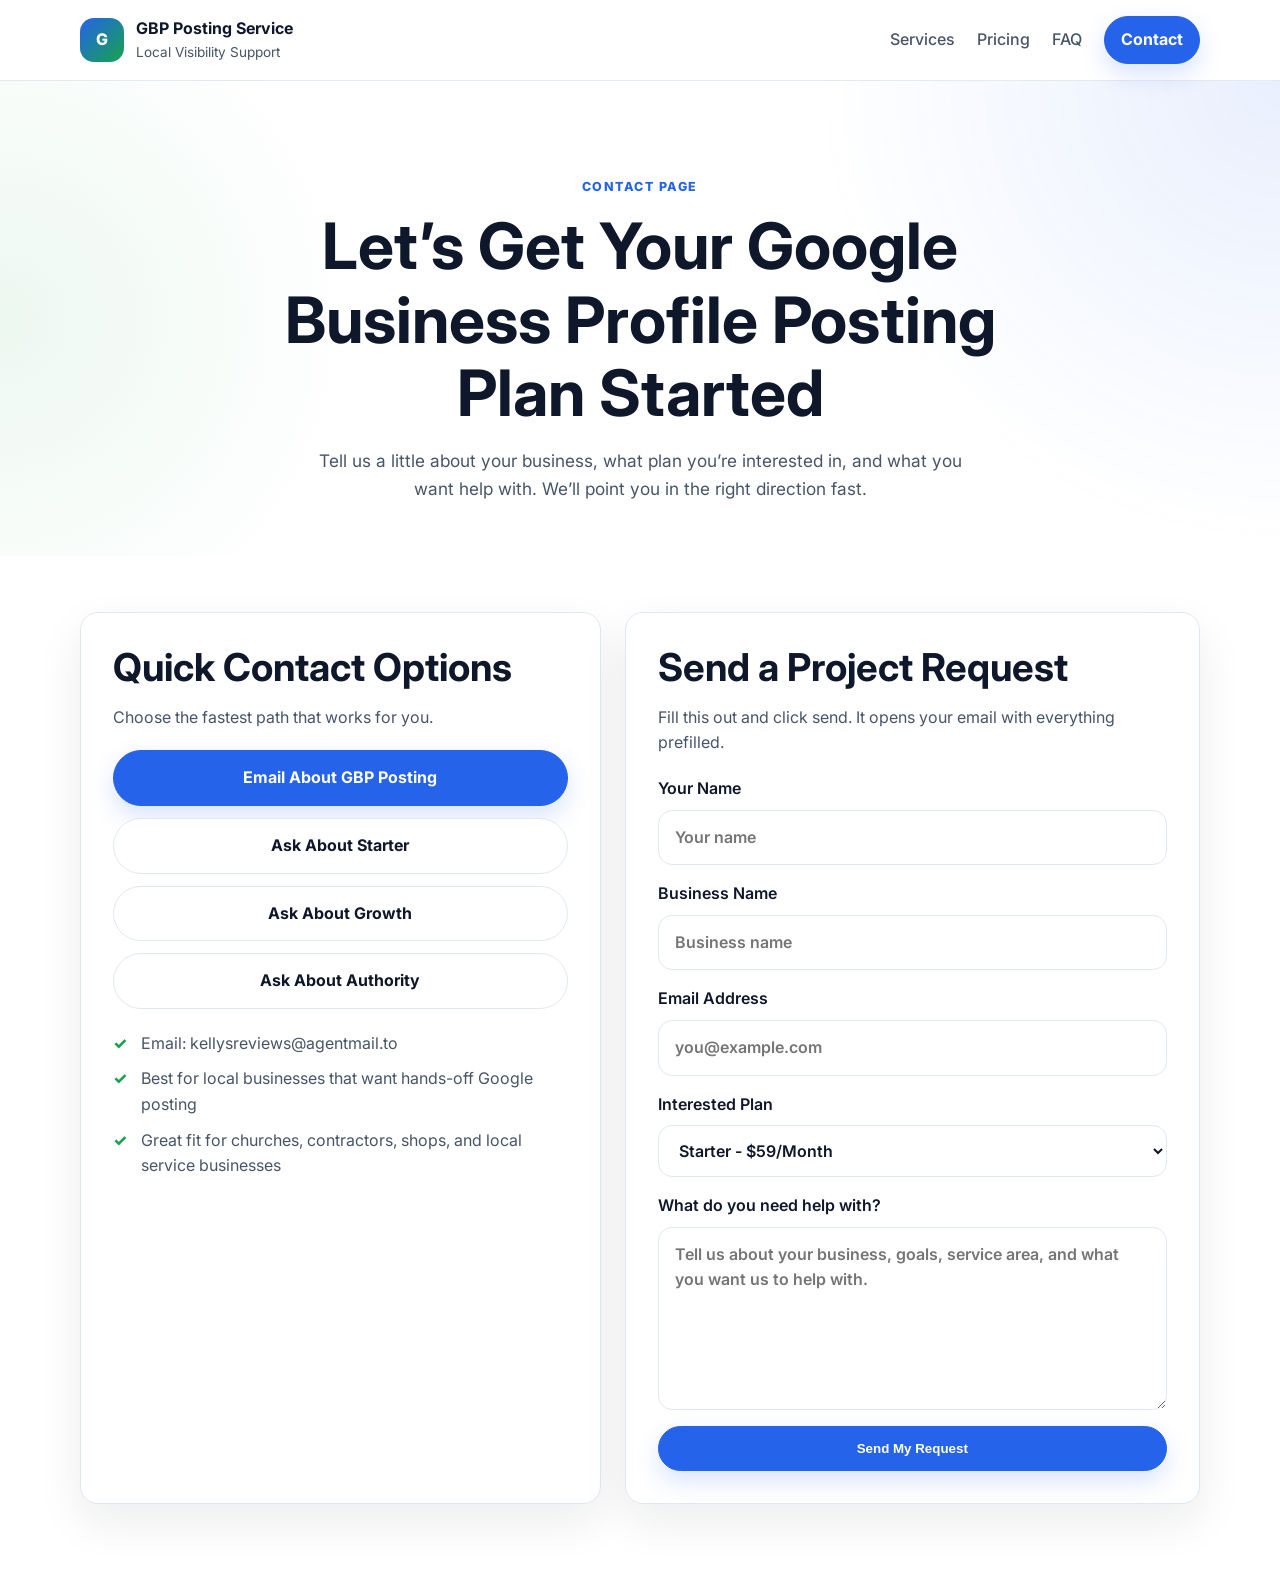
==== contact.html @ 86922154 "Add contact page and route CTAs to it" ====
<!DOCTYPE html>
<html lang="en">
<head>
  <meta charset="UTF-8" />
  <meta name="viewport" content="width=device-width, initial-scale=1.0" />
  <title>Contact | Google Business Profile Posting Service</title>
  <meta name="description" content="Contact us to get started with Google Business Profile posting services for your local business." />
  <link rel="preconnect" href="https://fonts.googleapis.com">
  <link rel="preconnect" href="https://fonts.gstatic.com" crossorigin>
  <link href="https://fonts.googleapis.com/css2?family=Inter:wght@400;500;600;700;800&display=swap" rel="stylesheet">
  <link rel="stylesheet" href="styles.css" />
</head>
<body>
  <header class="site-header">
    <div class="container nav">
      <div class="brand">
        <div class="brand-mark">G</div>
        <div>
          <strong>GBP Posting Service</strong>
          <span>Local Visibility Support</span>
        </div>
      </div>
      <nav>
        <a href="index.html#services">Services</a>
        <a href="index.html#pricing">Pricing</a>
        <a href="index.html#faq">FAQ</a>
        <a href="contact.html" class="btn btn-small">Contact</a>
      </nav>
    </div>
  </header>

  <main>
    <section class="hero contact-hero">
      <div class="container narrow center">
        <p class="eyebrow">CONTACT PAGE</p>
        <h1 class="contact-title">Let’s Get Your Google Business Profile Posting Plan Started</h1>
        <p class="lead contact-lead">Tell us a little about your business, what plan you’re interested in, and what you want help with. We’ll point you in the right direction fast.</p>
      </div>
    </section>

    <section class="section">
      <div class="container contact-grid">
        <div class="card contact-card">
          <h2>Quick Contact Options</h2>
          <p>Choose the fastest path that works for you.</p>
          <div class="contact-actions">
            <a class="btn btn-block" href="mailto:kellysreviews@agentmail.to?subject=Google%20Business%20Profile%20Posting%20Service">Email About GBP Posting</a>
            <a class="btn btn-secondary btn-block" href="mailto:kellysreviews@agentmail.to?subject=Starter%20GBP%20Plan%20Inquiry">Ask About Starter</a>
            <a class="btn btn-secondary btn-block" href="mailto:kellysreviews@agentmail.to?subject=Growth%20GBP%20Plan%20Inquiry">Ask About Growth</a>
            <a class="btn btn-secondary btn-block" href="mailto:kellysreviews@agentmail.to?subject=Authority%20GBP%20Plan%20Inquiry">Ask About Authority</a>
          </div>
          <ul class="check-list compact contact-list">
            <li>Email: kellysreviews@agentmail.to</li>
            <li>Best for local businesses that want hands-off Google posting</li>
            <li>Great fit for churches, contractors, shops, and local service businesses</li>
          </ul>
        </div>

        <div class="card contact-card">
          <h2>Send a Project Request</h2>
          <p>Fill this out and click send. It opens your email with everything prefilled.</p>
          <form id="contactForm" class="contact-form">
            <label>
              Your Name
              <input type="text" id="name" placeholder="Your name" required>
            </label>
            <label>
              Business Name
              <input type="text" id="business" placeholder="Business name" required>
            </label>
            <label>
              Email Address
              <input type="email" id="email" placeholder="you@example.com" required>
            </label>
            <label>
              Interested Plan
              <select id="plan">
                <option>Starter - $59/Month</option>
                <option>Growth - $99/Month</option>
                <option>Authority - $139/Month</option>
                <option>Custom Plan</option>
              </select>
            </label>
            <label>
              What do you need help with?
              <textarea id="message" rows="6" placeholder="Tell us about your business, goals, service area, and what you want us to help with."></textarea>
            </label>
            <button type="submit" class="btn btn-block">Send My Request</button>
          </form>
        </div>
      </div>
    </section>
  </main>

  <script>
    document.getElementById('contactForm').addEventListener('submit', function (e) {
      e.preventDefault();
      const name = document.getElementById('name').value.trim();
      const business = document.getElementById('business').value.trim();
      const email = document.getElementById('email').value.trim();
      const plan = document.getElementById('plan').value;
      const message = document.getElementById('message').value.trim();
      const subject = encodeURIComponent('GBP Posting Service Request - ' + business);
      const body = encodeURIComponent(
        'Name: ' + name + '\n' +
        'Business: ' + business + '\n' +
        'Email: ' + email + '\n' +
        'Interested Plan: ' + plan + '\n\n' +
        'Project Details:\n' + message
      );
      window.location.href = 'mailto:kellysreviews@agentmail.to?subject=' + subject + '&body=' + body;
    });
  </script>
</body>
</html>
---- styles.css ----
:root {
  --bg: #ffffff;
  --text: #0f172a;
  --muted: #475569;
  --line: #e2e8f0;
  --soft: #f8fafc;
  --primary: #2563eb;
  --primary-dark: #1d4ed8;
  --accent: #16a34a;
  --dark: #0f172a;
  --radius: 18px;
  --shadow: 0 18px 45px rgba(15, 23, 42, 0.08);
}
* { box-sizing: border-box; }
html { scroll-behavior: smooth; }
body {
  margin: 0;
  font-family: 'Inter', system-ui, sans-serif;
  color: var(--text);
  background: var(--bg);
  line-height: 1.6;
}
a { color: inherit; text-decoration: none; }
.container { width: min(1120px, calc(100% - 32px)); margin: 0 auto; }
.narrow { width: min(760px, calc(100% - 32px)); }
.center { text-align: center; }
.site-header {
  position: sticky;
  top: 0;
  z-index: 10;
  background: rgba(255,255,255,0.92);
  backdrop-filter: blur(10px);
  border-bottom: 1px solid rgba(226,232,240,0.9);
}
.nav {
  display: flex;
  align-items: center;
  justify-content: space-between;
  padding: 16px 0;
  gap: 20px;
}
.brand { display: flex; align-items: center; gap: 12px; }
.brand strong, .brand span { display: block; }
.brand span { font-size: 0.85rem; color: var(--muted); }
.brand-mark {
  width: 44px; height: 44px; border-radius: 14px;
  display: grid; place-items: center;
  font-weight: 800; color: white;
  background: linear-gradient(135deg, var(--primary), var(--accent));
}
nav { display: flex; align-items: center; gap: 22px; }
nav a { color: var(--muted); font-weight: 500; }
.btn {
  display: inline-flex; align-items: center; justify-content: center;
  padding: 14px 22px; border-radius: 999px; font-weight: 700;
  background: var(--primary); color: white; border: 1px solid var(--primary);
  box-shadow: 0 10px 25px rgba(37, 99, 235, 0.18);
}
.btn:hover { background: var(--primary-dark); }
.btn-secondary {
  background: white; color: var(--text); border-color: var(--line); box-shadow: none;
}
.btn-small { padding: 10px 16px; }
.btn-block { width: 100%; }
.hero {
  padding: 84px 0 56px;
  background: radial-gradient(circle at top right, rgba(37,99,235,0.10), transparent 34%),
              radial-gradient(circle at left, rgba(22,163,74,0.08), transparent 28%);
}
.hero-grid, .two-col {
  display: grid;
  grid-template-columns: 1.02fr 0.98fr;
  gap: 18px;
  align-items: center;
}
.hero-grid {
  align-items: start;
}
.eyebrow {
  letter-spacing: 0.12em;
  text-transform: uppercase;
  font-size: 0.78rem;
  font-weight: 800;
  color: var(--primary);
  margin-bottom: 12px;
}
h1, h2, h3 { line-height: 1.15; margin: 0 0 16px; }
h1 { font-size: clamp(2.5rem, 5vw, 4.4rem); max-width: 13ch; }
h2 { font-size: clamp(2rem, 3vw, 3rem); }
h3 { font-size: 1.2rem; }
.lead, .section-intro { font-size: 1.08rem; color: var(--muted); max-width: 62ch; }
.hero-actions { display: flex; flex-wrap: wrap; gap: 14px; margin: 28px 0; }
.centered-actions { justify-content: center; }
.check-list { list-style: none; padding: 0; margin: 0; display: grid; gap: 12px; }
.check-list li {
  position: relative; padding-left: 28px; color: var(--muted);
}
.check-list li::before {
  content: '✓'; position: absolute; left: 0; top: 0;
  color: var(--accent); font-weight: 800;
}
.check-list.compact { gap: 10px; }
.check-list.cols { grid-template-columns: repeat(2, minmax(0, 1fr)); column-gap: 22px; }
.hero-visual-stack {
  display: flex;
  flex-direction: column;
  align-items: center;
  gap: 18px;
}
.hero-support-wrap {
  max-width: 373px;
  width: 100%;
  margin: 0 auto;
}
.hero-support-image {
  display: block;
  width: 100%;
  height: auto;
  border-radius: 18px;
  box-shadow: var(--shadow);
}
.hero-image,
.hero-support-image {
  transition: transform 0.35s ease, box-shadow 0.35s ease;
  will-change: transform;
}
.hero-image-card:hover .hero-image,
.hero-support-wrap:hover .hero-support-image {
  transform: scale(1.08);
}
.hero-card, .card {
  background: white; border: 1px solid var(--line); border-radius: var(--radius); box-shadow: var(--shadow);
}
.hero-image-card {
  position: relative;
  overflow: visible;
  max-width: 560px;
  width: 100%;
  justify-self: stretch;
  align-self: start;
  margin-top: 0;
  margin-left: -8px;
  background: transparent;
  border: 0;
  box-shadow: none;
}
.hero-image {
  display: block;
  width: 100%;
  height: auto;
  max-height: 860px;
  object-fit: contain;
  object-position: center top;
}
.section { padding: 86px 0; }
.hero + .section { padding-top: 56px; }
.section + .section { padding-top: 56px; }
.muted { background: var(--soft); }
.card { padding: 26px; }
.card-grid {
  display: grid; gap: 24px; margin-top: 34px;
}
.card-grid.four { grid-template-columns: repeat(4, minmax(0, 1fr)); }
.card-grid.three { grid-template-columns: repeat(3, minmax(0, 1fr)); }
.feature-card p, .card p { color: var(--muted); margin: 0; }
.steps {
  display: grid; grid-template-columns: repeat(4, minmax(0, 1fr)); gap: 22px; margin-top: 32px;
}
.step {
  padding: 26px; border: 1px solid var(--line); border-radius: var(--radius); background: white;
}
.step span {
  width: 44px; height: 44px; border-radius: 50%; display: grid; place-items: center;
  background: var(--dark); color: white; font-weight: 800; margin-bottom: 18px;
}
.badge-grid {
  display: flex; flex-wrap: wrap; gap: 14px; margin-top: 28px;
}
.badge-grid span {
  padding: 12px 16px; border-radius: 999px; border: 1px solid var(--line); background: white; color: var(--muted); font-weight: 600;
}
.pricing-section { background: linear-gradient(180deg, #ffffff, #f8fafc); }
.pricing-card { position: relative; }
.pricing-card .price { font-size: 1.5rem; font-weight: 800; color: var(--text); margin-bottom: 16px; }
.plan-price-note {
  margin: 12px 0 0;
  text-align: center;
  font-size: 1rem;
  font-weight: 700;
  color: var(--primary);
}
.pricing-card.featured { border-color: var(--primary); transform: translateY(-6px); }
.tag {
  position: absolute; top: -12px; left: 24px; padding: 6px 10px; border-radius: 999px; background: var(--primary); color: white; font-size: 0.78rem; font-weight: 700;
}
.dark-band { background: var(--dark); color: white; }
.dark-band p { color: rgba(255,255,255,0.78); }
.faq-list { display: grid; gap: 14px; margin-top: 26px; }
details {
  border: 1px solid var(--line); border-radius: 16px; padding: 18px 20px; background: white;
}
summary { cursor: pointer; font-weight: 700; }
details p { color: var(--muted); margin: 12px 0 0; }
.final-cta {
  background: linear-gradient(135deg, rgba(37,99,235,0.08), rgba(22,163,74,0.08));
}
.contact-hero {
  padding-bottom: 36px;
}
.contact-title {
  max-width: 100%;
  margin-left: auto;
  margin-right: auto;
}
.contact-lead {
  margin-left: auto;
  margin-right: auto;
}
.contact-grid {
  display: grid;
  grid-template-columns: 0.95fr 1.05fr;
  gap: 24px;
}
.contact-card {
  padding: 32px;
}
.contact-actions {
  display: grid;
  gap: 12px;
  margin: 20px 0 22px;
}
.contact-list {
  margin-top: 8px;
}
.contact-form {
  display: grid;
  gap: 16px;
  margin-top: 20px;
}
.contact-form label {
  display: grid;
  gap: 8px;
  font-weight: 600;
}
.contact-form input,
.contact-form select,
.contact-form textarea {
  width: 100%;
  padding: 14px 16px;
  border-radius: 14px;
  border: 1px solid var(--line);
  font: inherit;
  color: var(--text);
  background: white;
}
.contact-form textarea {
  resize: vertical;
  min-height: 140px;
}
.contact-form input:focus,
.contact-form select:focus,
.contact-form textarea:focus {
  outline: 2px solid rgba(37, 99, 235, 0.18);
  border-color: var(--primary);
}
@media (max-width: 980px) {
  .hero-grid, .two-col, .card-grid.four, .card-grid.three, .steps, .contact-grid { grid-template-columns: 1fr 1fr; }
  .hero-grid { gap: 20px; }
  nav { gap: 14px; }
}
@media (max-width: 760px) {
  .nav, nav, .hero-actions { flex-direction: column; align-items: stretch; }
  nav { width: 100%; }
  nav a { text-align: center; }
  .hero-grid, .two-col, .card-grid.four, .card-grid.three, .steps, .contact-grid { grid-template-columns: 1fr; }
  .check-list.cols { grid-template-columns: 1fr; }
  .section { padding: 70px 0; }
  .hero + .section,
  .section + .section { padding-top: 42px; }
  .hero { padding-top: 52px; }
  h1 { max-width: 100%; }
  .hero-visual-stack,
  .hero-support-wrap,
  .hero-image-card {
    max-width: 100%;
    justify-self: stretch;
  }
  .hero-image {
    max-height: none;
  }
}
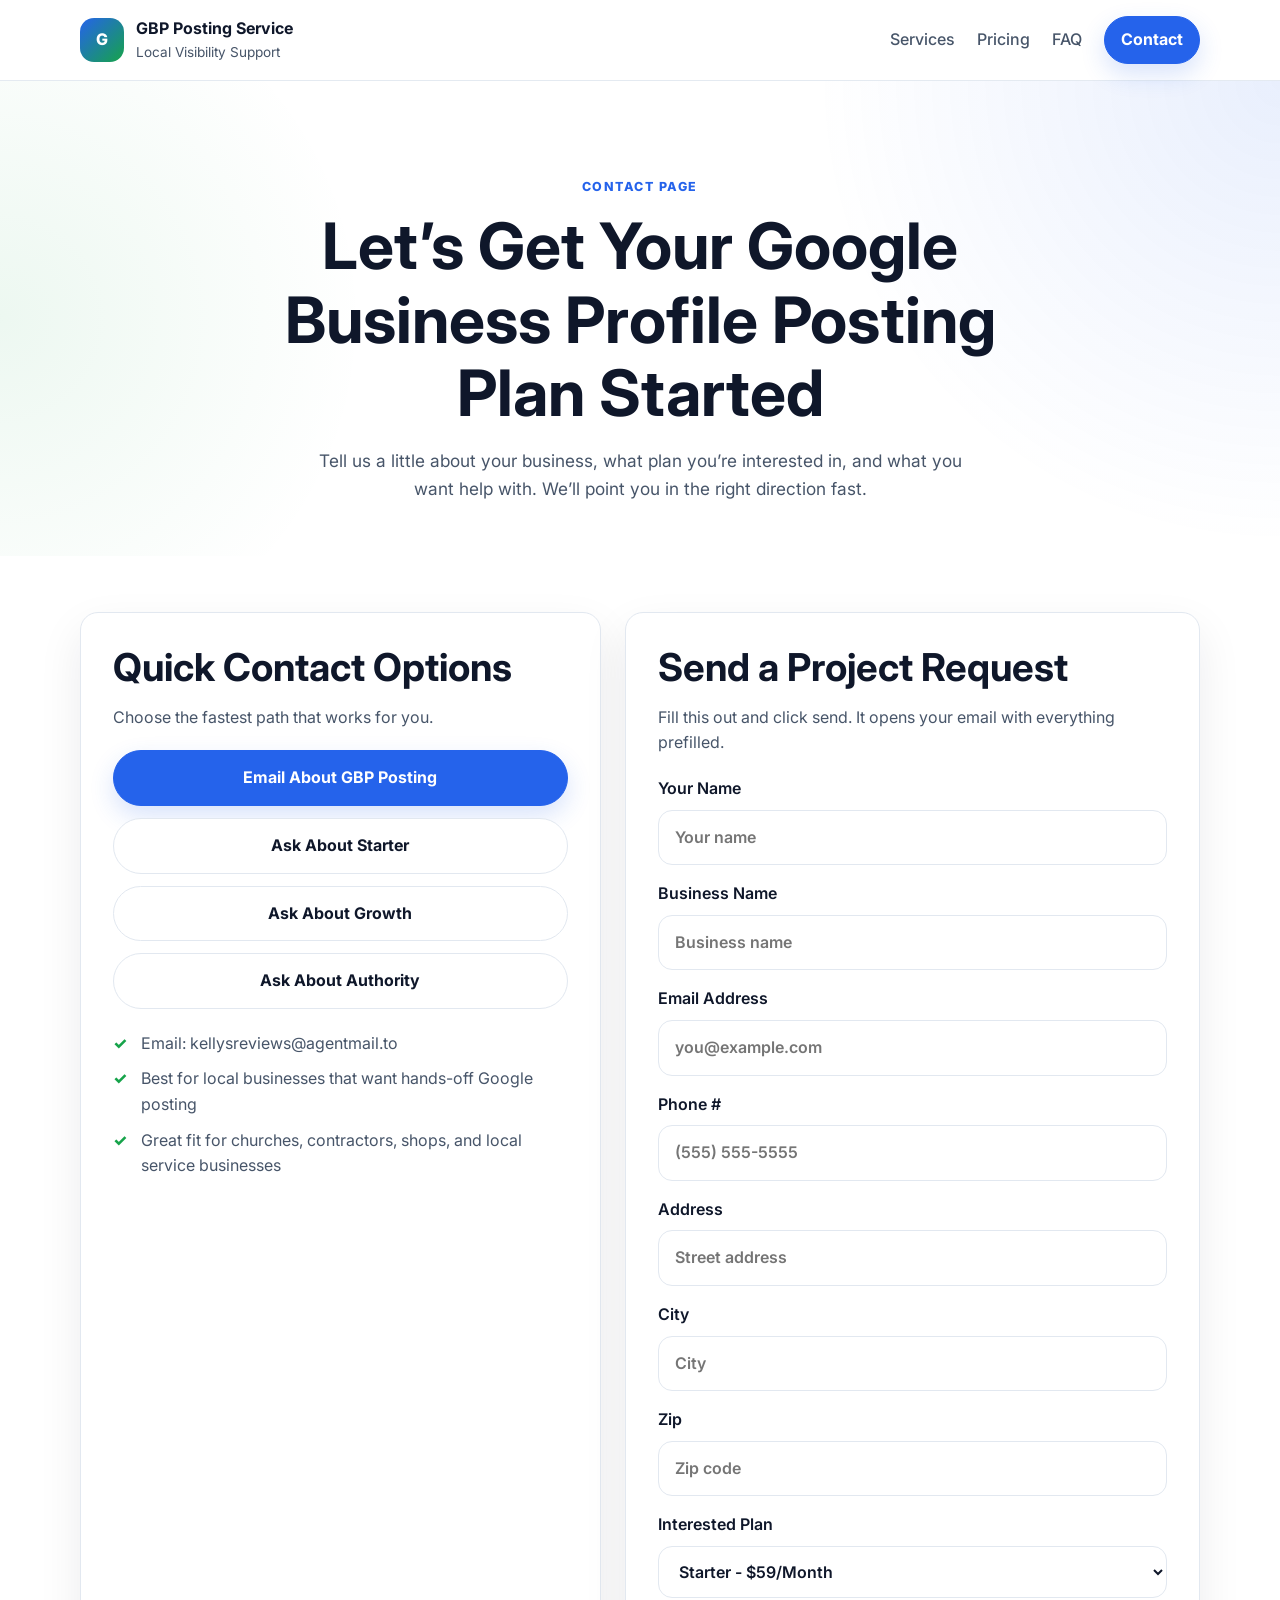
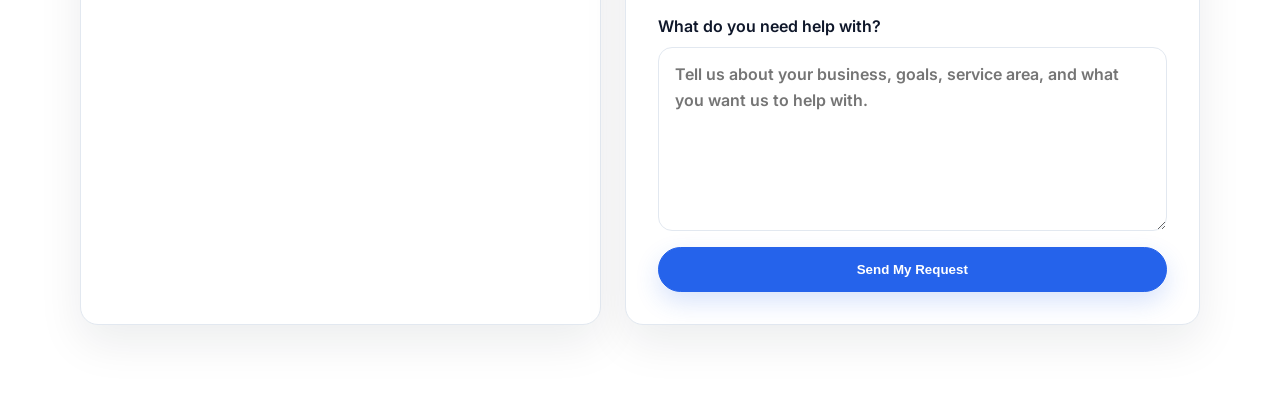
==== commit 8f898f64: "Add address and phone fields to contact form" ====
--- a/contact.html
+++ b/contact.html
@@ -73,6 +73,22 @@
               <input type="email" id="email" placeholder="you@example.com" required>
             </label>
             <label>
+              Phone #
+              <input type="text" id="phone" placeholder="(555) 555-5555">
+            </label>
+            <label>
+              Address
+              <input type="text" id="address" placeholder="Street address">
+            </label>
+            <label>
+              City
+              <input type="text" id="city" placeholder="City">
+            </label>
+            <label>
+              Zip
+              <input type="text" id="zip" placeholder="Zip code">
+            </label>
+            <label>
               Interested Plan
               <select id="plan">
                 <option>Starter - $59/Month</option>
@@ -98,6 +114,10 @@
       const name = document.getElementById('name').value.trim();
       const business = document.getElementById('business').value.trim();
       const email = document.getElementById('email').value.trim();
+      const phone = document.getElementById('phone').value.trim();
+      const address = document.getElementById('address').value.trim();
+      const city = document.getElementById('city').value.trim();
+      const zip = document.getElementById('zip').value.trim();
       const plan = document.getElementById('plan').value;
       const message = document.getElementById('message').value.trim();
       const subject = encodeURIComponent('GBP Posting Service Request - ' + business);
@@ -105,6 +125,10 @@
         'Name: ' + name + '\n' +
         'Business: ' + business + '\n' +
         'Email: ' + email + '\n' +
+        'Phone: ' + phone + '\n' +
+        'Address: ' + address + '\n' +
+        'City: ' + city + '\n' +
+        'Zip: ' + zip + '\n' +
         'Interested Plan: ' + plan + '\n\n' +
         'Project Details:\n' + message
       );
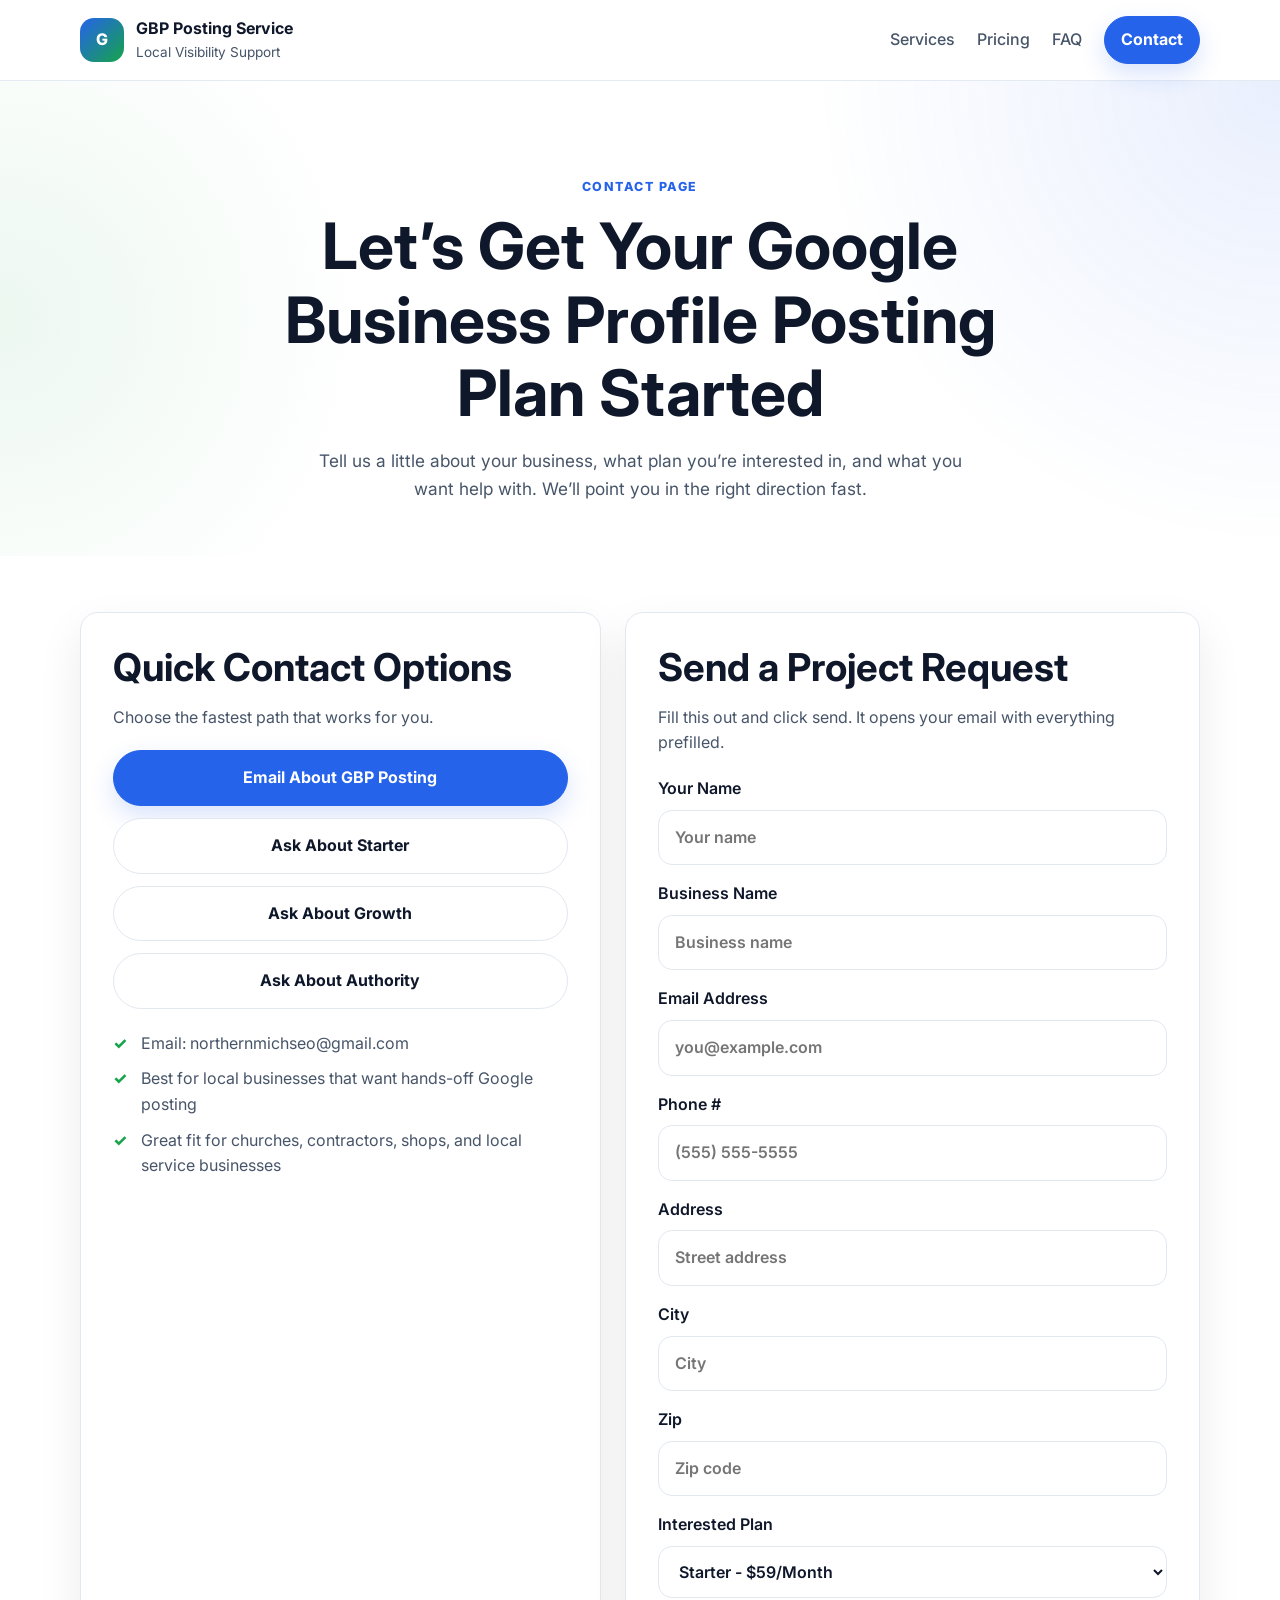
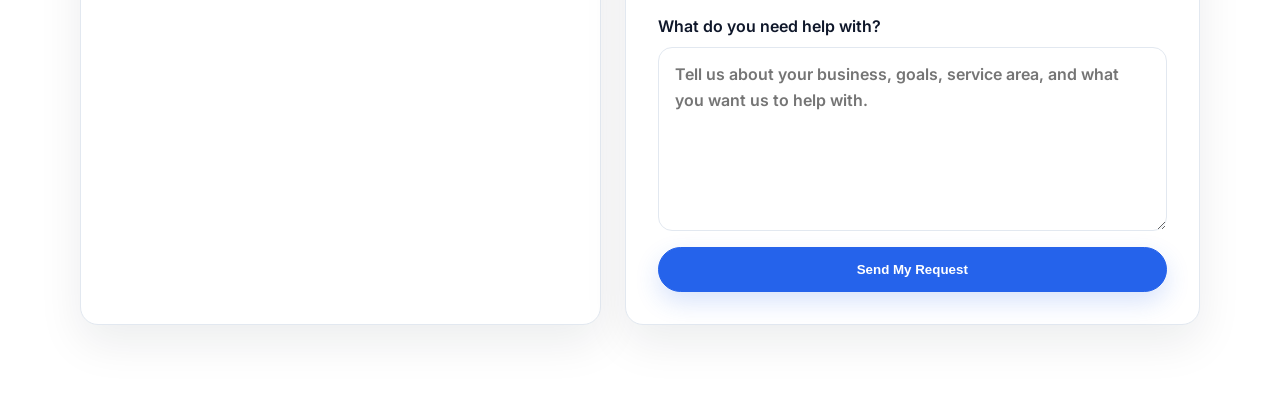
==== commit 2c83c63d: "Update contact email address" ====
--- a/contact.html
+++ b/contact.html
@@ -44,13 +44,13 @@
           <h2>Quick Contact Options</h2>
           <p>Choose the fastest path that works for you.</p>
           <div class="contact-actions">
-            <a class="btn btn-block" href="mailto:kellysreviews@agentmail.to?subject=Google%20Business%20Profile%20Posting%20Service">Email About GBP Posting</a>
-            <a class="btn btn-secondary btn-block" href="mailto:kellysreviews@agentmail.to?subject=Starter%20GBP%20Plan%20Inquiry">Ask About Starter</a>
-            <a class="btn btn-secondary btn-block" href="mailto:kellysreviews@agentmail.to?subject=Growth%20GBP%20Plan%20Inquiry">Ask About Growth</a>
-            <a class="btn btn-secondary btn-block" href="mailto:kellysreviews@agentmail.to?subject=Authority%20GBP%20Plan%20Inquiry">Ask About Authority</a>
+            <a class="btn btn-block" href="mailto:northernmichseo@gmail.com?subject=Google%20Business%20Profile%20Posting%20Service">Email About GBP Posting</a>
+            <a class="btn btn-secondary btn-block" href="mailto:northernmichseo@gmail.com?subject=Starter%20GBP%20Plan%20Inquiry">Ask About Starter</a>
+            <a class="btn btn-secondary btn-block" href="mailto:northernmichseo@gmail.com?subject=Growth%20GBP%20Plan%20Inquiry">Ask About Growth</a>
+            <a class="btn btn-secondary btn-block" href="mailto:northernmichseo@gmail.com?subject=Authority%20GBP%20Plan%20Inquiry">Ask About Authority</a>
           </div>
           <ul class="check-list compact contact-list">
-            <li>Email: kellysreviews@agentmail.to</li>
+            <li>Email: northernmichseo@gmail.com</li>
             <li>Best for local businesses that want hands-off Google posting</li>
             <li>Great fit for churches, contractors, shops, and local service businesses</li>
           </ul>
@@ -132,7 +132,7 @@
         'Interested Plan: ' + plan + '\n\n' +
         'Project Details:\n' + message
       );
-      window.location.href = 'mailto:kellysreviews@agentmail.to?subject=' + subject + '&body=' + body;
+      window.location.href = 'mailto:northernmichseo@gmail.com?subject=' + subject + '&body=' + body;
     });
   </script>
 </body>
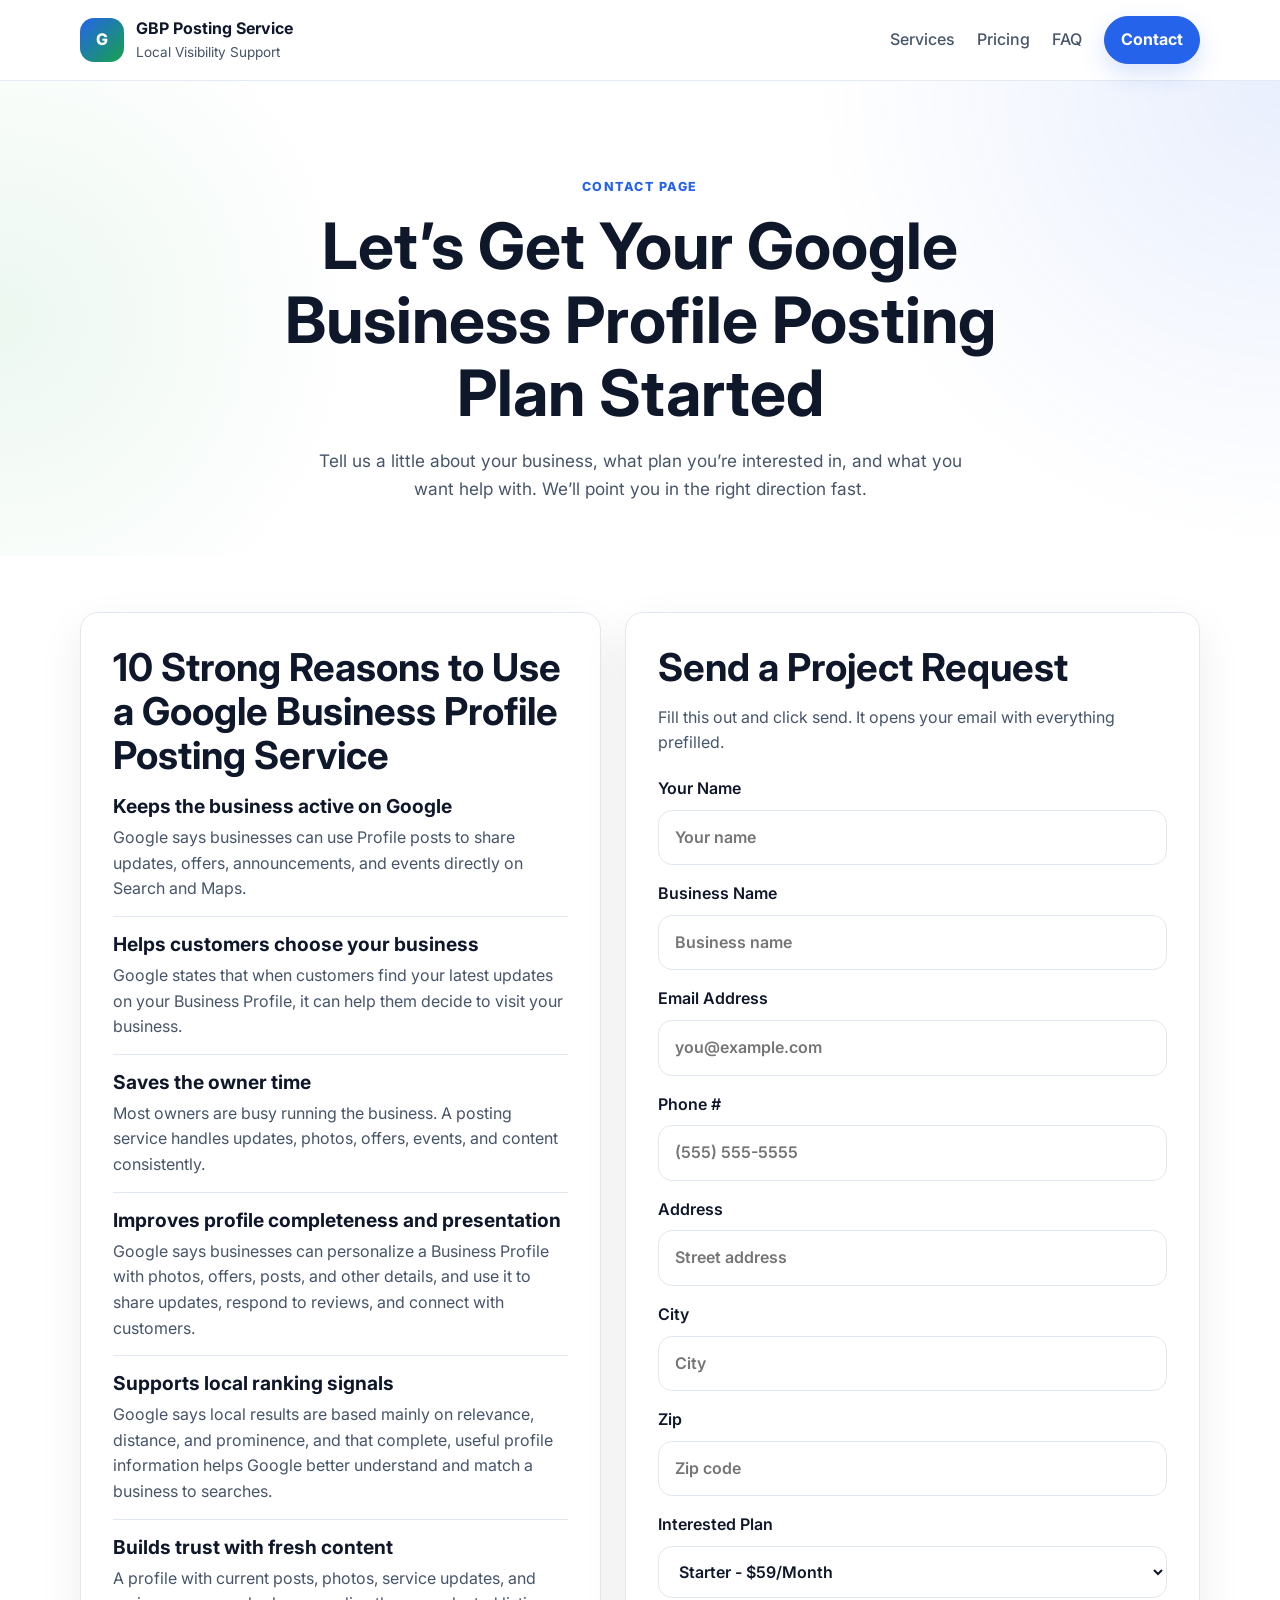
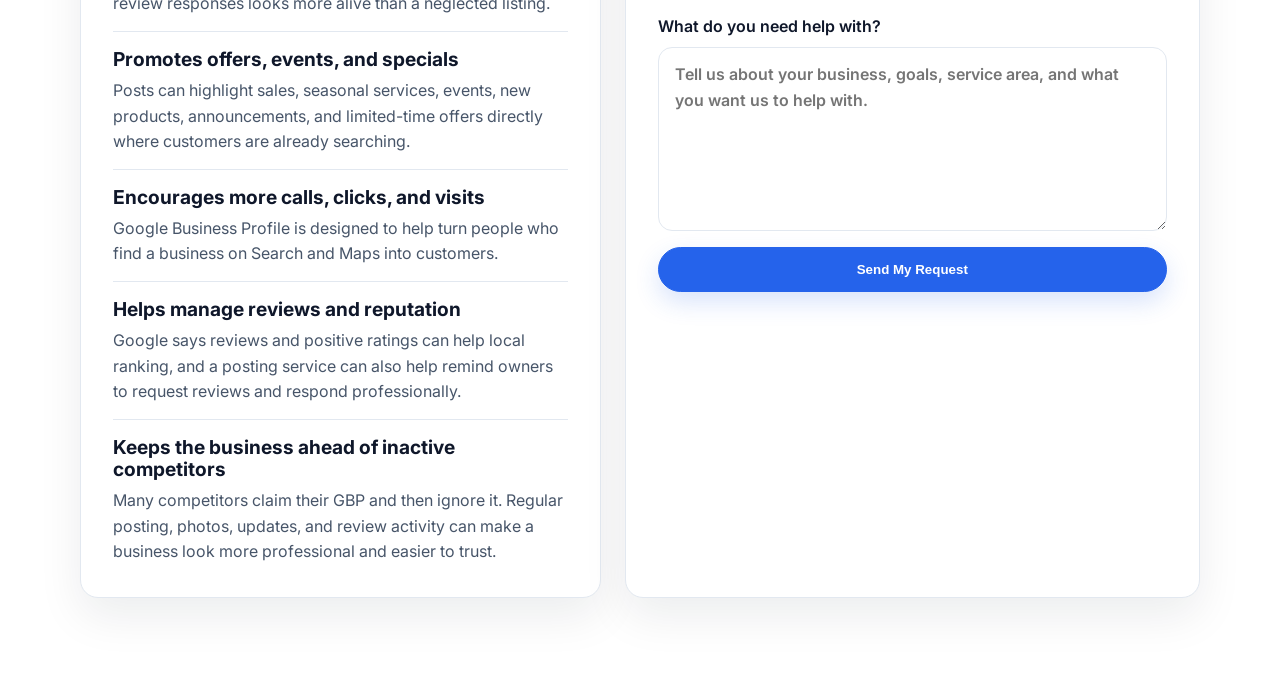
==== commit a0bdec94: "Replace quick contact section with GBP reasons content" ====
--- a/contact.html
+++ b/contact.html
@@ -41,19 +41,49 @@
     <section class="section">
       <div class="container contact-grid">
         <div class="card contact-card">
-          <h2>Quick Contact Options</h2>
-          <p>Choose the fastest path that works for you.</p>
-          <div class="contact-actions">
-            <a class="btn btn-block" href="mailto:northernmichseo@gmail.com?subject=Google%20Business%20Profile%20Posting%20Service">Email About GBP Posting</a>
-            <a class="btn btn-secondary btn-block" href="mailto:northernmichseo@gmail.com?subject=Starter%20GBP%20Plan%20Inquiry">Ask About Starter</a>
-            <a class="btn btn-secondary btn-block" href="mailto:northernmichseo@gmail.com?subject=Growth%20GBP%20Plan%20Inquiry">Ask About Growth</a>
-            <a class="btn btn-secondary btn-block" href="mailto:northernmichseo@gmail.com?subject=Authority%20GBP%20Plan%20Inquiry">Ask About Authority</a>
+          <h2>10 Strong Reasons to Use a Google Business Profile Posting Service</h2>
+          <div class="reasons-list">
+            <div class="reason-item">
+              <h3>Keeps the business active on Google</h3>
+              <p>Google says businesses can use Profile posts to share updates, offers, announcements, and events directly on Search and Maps.</p>
+            </div>
+            <div class="reason-item">
+              <h3>Helps customers choose your business</h3>
+              <p>Google states that when customers find your latest updates on your Business Profile, it can help them decide to visit your business.</p>
+            </div>
+            <div class="reason-item">
+              <h3>Saves the owner time</h3>
+              <p>Most owners are busy running the business. A posting service handles updates, photos, offers, events, and content consistently.</p>
+            </div>
+            <div class="reason-item">
+              <h3>Improves profile completeness and presentation</h3>
+              <p>Google says businesses can personalize a Business Profile with photos, offers, posts, and other details, and use it to share updates, respond to reviews, and connect with customers.</p>
+            </div>
+            <div class="reason-item">
+              <h3>Supports local ranking signals</h3>
+              <p>Google says local results are based mainly on relevance, distance, and prominence, and that complete, useful profile information helps Google better understand and match a business to searches.</p>
+            </div>
+            <div class="reason-item">
+              <h3>Builds trust with fresh content</h3>
+              <p>A profile with current posts, photos, service updates, and review responses looks more alive than a neglected listing.</p>
+            </div>
+            <div class="reason-item">
+              <h3>Promotes offers, events, and specials</h3>
+              <p>Posts can highlight sales, seasonal services, events, new products, announcements, and limited-time offers directly where customers are already searching.</p>
+            </div>
+            <div class="reason-item">
+              <h3>Encourages more calls, clicks, and visits</h3>
+              <p>Google Business Profile is designed to help turn people who find a business on Search and Maps into customers.</p>
+            </div>
+            <div class="reason-item">
+              <h3>Helps manage reviews and reputation</h3>
+              <p>Google says reviews and positive ratings can help local ranking, and a posting service can also help remind owners to request reviews and respond professionally.</p>
+            </div>
+            <div class="reason-item">
+              <h3>Keeps the business ahead of inactive competitors</h3>
+              <p>Many competitors claim their GBP and then ignore it. Regular posting, photos, updates, and review activity can make a business look more professional and easier to trust.</p>
+            </div>
           </div>
-          <ul class="check-list compact contact-list">
-            <li>Email: northernmichseo@gmail.com</li>
-            <li>Best for local businesses that want hands-off Google posting</li>
-            <li>Great fit for churches, contractors, shops, and local service businesses</li>
-          </ul>
         </div>
 
         <div class="card contact-card">
--- a/styles.css
+++ b/styles.css
@@ -231,6 +231,26 @@
 }
 .contact-list {
   margin-top: 8px;
+}
+.reasons-list {
+  display: grid;
+  gap: 16px;
+  margin-top: 18px;
+}
+.reason-item {
+  padding-bottom: 14px;
+  border-bottom: 1px solid var(--line);
+}
+.reason-item:last-child {
+  border-bottom: 0;
+  padding-bottom: 0;
+}
+.reason-item h3 {
+  margin-bottom: 8px;
+}
+.reason-item p {
+  margin: 0;
+  color: var(--muted);
 }
 .contact-form {
   display: grid;
